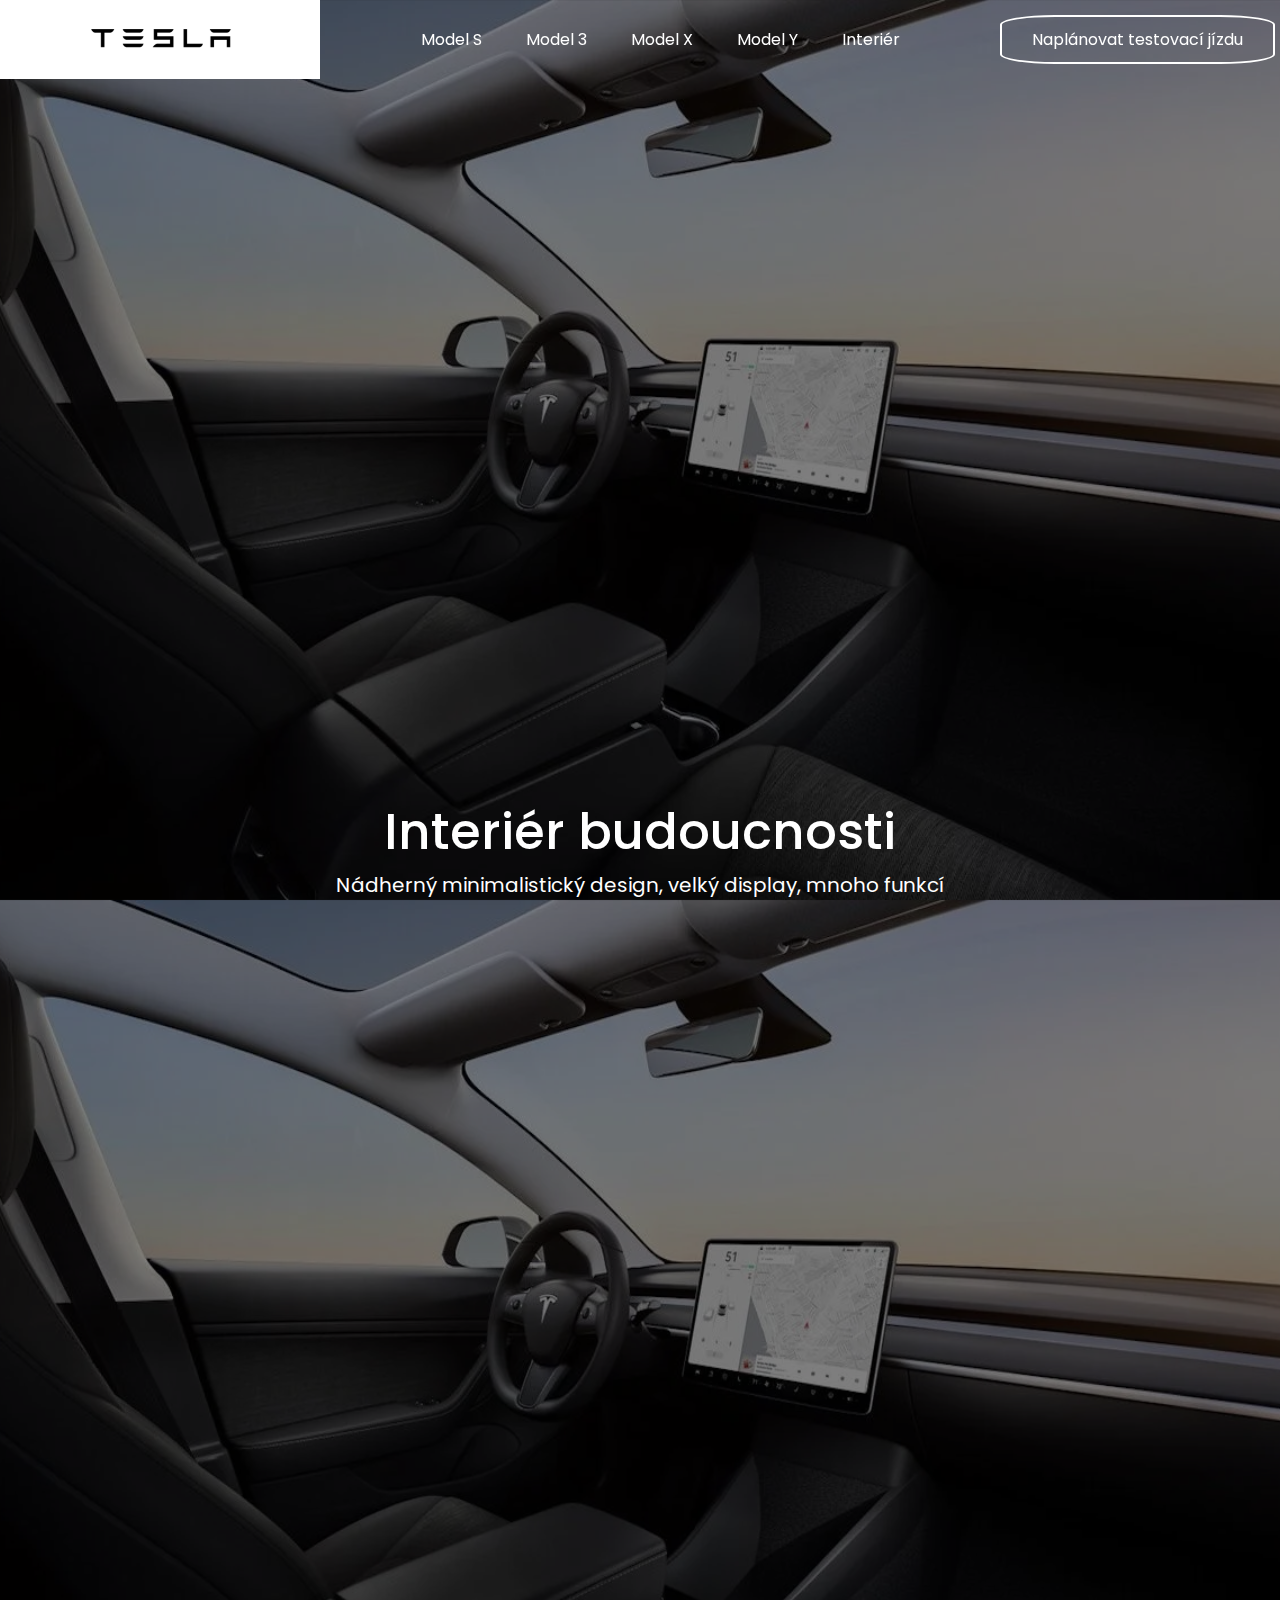
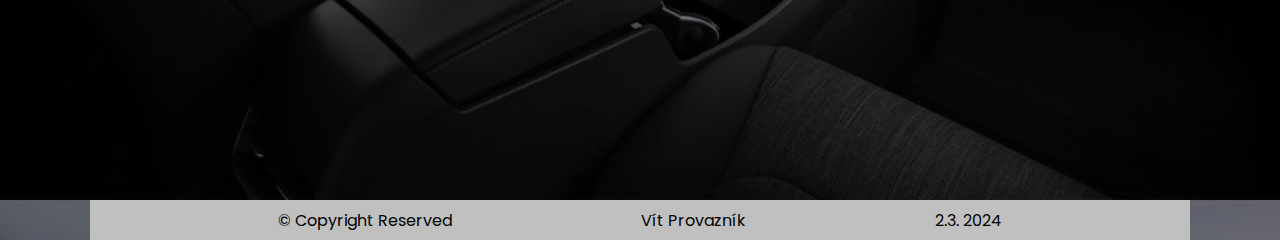
==== interier.html @ 6669aa92 "joooo" ====
<!DOCTYPE html>
<html lang="en">
<head>
    <meta charset="UTF-8">
    <meta name="viewport" content="width=device-width, initial-scale=1.0">
    <link rel="preconnect" href="https://fonts.googleapis.com">
<link rel="preconnect" href="https://fonts.gstatic.com" crossorigin>
<link href="https://fonts.googleapis.com/css2?family=Poppins:ital,wght@0,100;0,200;0,300;0,400;0,500;0,600;0,700;0,800;0,900;1,100;1,200;1,300;1,400;1,500;1,600;1,700;1,800;1,900&display=swap" rel="stylesheet">
    <link rel="stylesheet" href="style.css">
    <title>Tesla</title>
</head>
<body id="int1">
    <header>
        <div class="header" id="header">
            <nav>
            <img src="images/logo.png" alt="Tesla - Logo" class="logo">
            
                <ul>
                    <li><a href="ModelS.html"> Model S</a></li>
                    <li><a href="Model3.html"> Model 3</a></li>
                    <li><a href="ModelX.html"> Model X</a></li>
                    <li><a href="ModelY.html"> Model Y</a></li>
                    <li><a href="interier.html"> Interiér</a></li>
                </ul>
                <a href="testjizda.html" class="btn">Naplánovat testovací jízdu</a>
            </nav>
        </div>
    </header>
    <main>
        <div class="interier">
            <h2>Interiér budoucnosti</h2>
            <p>Nádherný minimalistický design, velký display, mnoho funkcí</p>
        </div>
    </main>
    <footer>
        <div class="foot">
            <p>&copy; Copyright Reserved</p>
            <p>Vít Provazník</p>
            <p>2.3. 2024</p>
        </div>
    </footer>
</body>
</html>
---- style.css ----
@import url('https://fonts.googleapis.com/css2?family=Poppins:ital,wght@0,100;0,200;0,300;0,400;0,500;0,600;0,700;0,800;0,900;1,100;1,200;1,300;1,400;1,500;1,600;1,700;1,800;1,900&display=swap');
*{
    margin: 0;
    font-family: "Poppins", sans-serif;
    font-weight: 400;
    font-style: normal;
    box-sizing: border-box;
    padding: 0;
}
#int1{
    width: 100%;
    height: 100vh;
    background-image: url(images/interier.webp);
    background-color: rgba(0, 0, 0, 0.5);
    background-blend-mode: multiply;
    background-position: center;
    background-size: cover;
    padding: 0 7%;
}
#badyS{
    width: 100%;
    height: 100vh;
    background-image: url(images/image-1.png);
    background-color: rgba(0, 0, 0, 0.5);
    background-blend-mode: multiply;
    background-position: center;
    background-size: cover;
    padding: 0 7%;
}
#bady3{
    width: 100%;
    height: 100vh;
    background-image: url(images/image-2.png);
    background-color: rgba(0, 0, 0, 0.5);
    background-blend-mode: multiply;
    background-position: center;
    background-size: cover;
    padding: 0 7%;
}
#badyX{
    width: 100%;
    height: 100vh;
    background-image: url(images/image-3.png);
    background-color: rgba(0, 0, 0, 0.5);
    background-blend-mode: multiply;
    background-position: center;
    background-size: cover;
    padding: 0 7%;
}
#badyY{
    width: 100%;
    height: 100vh;
    background-image: url(images/image-4.png);
    background-color: rgba(0, 0, 0, 0.5);
    background-blend-mode: multiply;
    background-position: center;
    background-size: cover;
    padding: 0 7%;
}
nav{
    position: fixed;
    top:0;
    left: 0;
    width: 100%;
    display: flex;
    align-items: center;
}
.logo{
    width: 320px;
    cursor: pointer;
}
nav ul{
    flex:1;
    text-align: center;
}
nav ul li{
    display: inline-block;
    margin-left: 20px;
    margin-right: 20px;
    margin-top: 10px;
    margin-bottom: 10px;
}
nav ul li a{
    text-decoration: none;
    color: white;
}
nav .btn{
    color: white;
    text-decoration: none;
    border: 2px solid white;
    padding: 10px 30px;
    margin-right: 5px;
    border-radius: 20%;
}
.info{
    width: 100%;
    padding: 0 7%;
    display: flex;
    align-items: center;
    color: white;
    position: fixed;
    bottom: 50px;
    left: 0;
}
.info div{
    margin: 0 20px;
}
.info div h2{
    font-size: 44px;
    font-weight: 400;
}
.spojovak{
    flex: 1;
    background: white;
    height: 4px;
}
.container{
    margin-top: 200px;
    border: 2px solid black;
    height: 500px;
    width: 400px;
    /* margin-left: 300px; */
    margin-left: 25%;
    margin-top: 300px;
    display: flex;
    flex-direction: column;
    align-items:center;
    justify-content: space-evenly;

    
}
.container button{
    width: 150px;
    height: 70px;
    border-radius: 15px;
    cursor: pointer;
}
.logoo{
    width: 320px;

}
.bady5{
    background-color: white;
}
.auto{
    height: 400px;
    display: flex;
    margin-top: 300px;
    margin-right: 25%;
}
.rodice{
    /* border: 2px solid black; */
    height: 900px;
    display: flex;
    width: 100%;
    margin-left: 0px;
    justify-content: space-around;
}
.textos{
    font-size: 25px;
    /* border: 2px solid black; */
    display: flex;
    flex-direction: column;
    width: 1300px;
    top: 150px;
    position: absolute;
}
.navos{
    display: flex;
    justify-content: space-between;
    align-items: center;
}
.tlacitko_zpet{
    margin-right: 2dvi;
    width: 150px;
    height: 70px;
    border-radius: 15px;
    cursor: pointer;
}
.popup{
   width: 400px;
   background: white; 
   border: 2px solid black;
   border-radius: 6px;
   position: absolute;
   top: 0;
   left: 50%;
   transform: translate(-50%, -50%) scale(0.1);
   text-align: center;
   padding: 0 30px 30px;
   color: #333;
   visibility: hidden;
   transition: transform 0.4s, top 0.4s;
}
.open-popup{
    visibility: visible;
    top: 50%;
    transform: translate(-50%, -50%) scale(1);
}
.popup img{
    width: 100px;
    margin-top: -50px;
    border-radius: 50%;
    box-shadow: 0 2px 5px rgba(0, 0, 0, 0.2);
}
.popup h2{
    font-size: 38px;
    font-weight: 500;
    margin: 30px 0 10px;
}
.popup button{
    width: 100%;
    margin-top: 50px;
    padding: 10px 0;
    background: #6fd649;
    color:white;
    border: 0;
    outline:none;
    font-size: 18px;
    border-radius: 4px;
    cursor: pointer;
    box-shadow: 0 5px 5px rgba(0, 0, 0, 0.2);
}
.foot{
    background: silver;
    color: dark;
    position: relative;
    display: flex;
    width: 100%;
    left:0vh;
    height: 40px;
    top: 100vh;
    justify-content: space-evenly;
    align-items: center;
}
.interier{
    display: flex;
    /* border: 2px solid wheat; */
    height: 900px;
    /* width: 600px; */
    /* margin-top: 700px; */
    flex-direction: column;
    align-items:center;
    justify-content: end;
}
.interier h2{
    font-size: 50px;
    font-weight: 500;
    color: white;
}
.interier p{
    color: white;
    font-size: 20px;
}
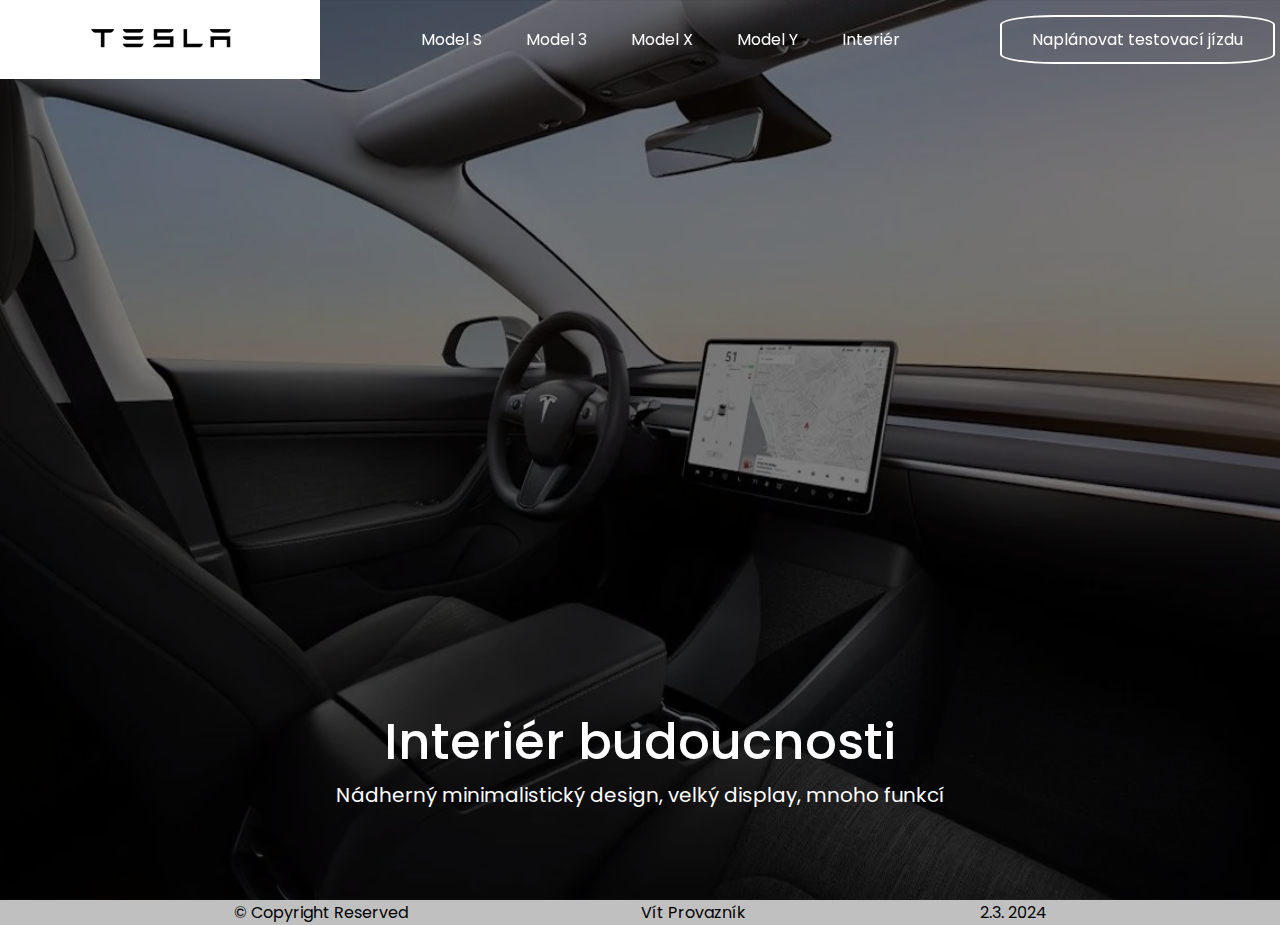
==== commit 2ec4c7d5: "jupi" ====
--- a/interier.html
+++ b/interier.html
@@ -9,7 +9,7 @@
     <link rel="stylesheet" href="style.css">
     <title>Tesla</title>
 </head>
-<body id="int1">
+<body  class="intimg1">
     <header>
         <div class="header" id="header">
             <nav>
--- a/style.css
+++ b/style.css
@@ -7,47 +7,36 @@
     box-sizing: border-box;
     padding: 0;
 }
-#int1{
+body{
     width: 100%;
     height: 100vh;
-    background-image: url(images/interier.webp);
     background-color: rgba(0, 0, 0, 0.5);
     background-blend-mode: multiply;
     background-position: center;
     background-size: cover;
     padding: 0 7%;
-}
-#badyS{
-    width: 100%;
-    height: 100vh;
+
+}
+
+.bimg3{
+    background-image: url(images/image-3.png);
+}
+.bimgX{
+    background-image: url(images/image-2.png);
+}
+.bimgY{
+    background-image: url(images/image-4.png);
+}
+.intimg1{
+    background-image: url(images/interier.webp);
+}
+.bimgS{
     background-image: url(images/image-1.png);
-    background-color: rgba(0, 0, 0, 0.5);
-    background-blend-mode: multiply;
-    background-position: center;
-    background-size: cover;
-    padding: 0 7%;
-}
-#bady3{
-    width: 100%;
-    height: 100vh;
-    background-image: url(images/image-2.png);
-    background-color: rgba(0, 0, 0, 0.5);
-    background-blend-mode: multiply;
-    background-position: center;
-    background-size: cover;
-    padding: 0 7%;
-}
-#badyX{
-    width: 100%;
-    height: 100vh;
-    background-image: url(images/image-3.png);
-    background-color: rgba(0, 0, 0, 0.5);
-    background-blend-mode: multiply;
-    background-position: center;
-    background-size: cover;
-    padding: 0 7%;
-}
-#badyY{
+}
+.testimg1{
+    background-color: white;
+}
+/* #badyY{
     width: 100%;
     height: 100vh;
     background-image: url(images/image-4.png);
@@ -56,7 +45,7 @@
     background-position: center;
     background-size: cover;
     padding: 0 7%;
-}
+} */
 nav{
     position: fixed;
     top:0;
@@ -79,6 +68,10 @@
     margin-right: 20px;
     margin-top: 10px;
     margin-bottom: 10px;
+    transition: 0.5s all;
+}
+nav ul li:hover{
+    transform: scale(1.2);
 }
 nav ul li a{
     text-decoration: none;
@@ -91,6 +84,12 @@
     padding: 10px 30px;
     margin-right: 5px;
     border-radius: 20%;
+    transition: 0.5s all;
+}
+nav .btn:hover{
+    
+    color: black;
+    border: 2px solid black;
 }
 .info{
     width: 100%;
@@ -135,6 +134,9 @@
     border-radius: 15px;
     cursor: pointer;
 }
+.container button:hover{
+    background-color: darkgray;
+}
 .logoo{
     width: 320px;
 
@@ -176,6 +178,9 @@
     height: 70px;
     border-radius: 15px;
     cursor: pointer;
+}
+.tlacitko_zpet:hover{
+    background-color: darkgray;
 }
 .popup{
    width: 400px;
@@ -224,11 +229,11 @@
 .foot{
     background: silver;
     color: dark;
-    position: relative;
+    position: absolute;
     display: flex;
     width: 100%;
     left:0vh;
-    height: 40px;
+    /*height: 40px;*/
     top: 100vh;
     justify-content: space-evenly;
     align-items: center;
@@ -236,7 +241,7 @@
 .interier{
     display: flex;
     /* border: 2px solid wheat; */
-    height: 900px;
+    height: 90vh;
     /* width: 600px; */
     /* margin-top: 700px; */
     flex-direction: column;
